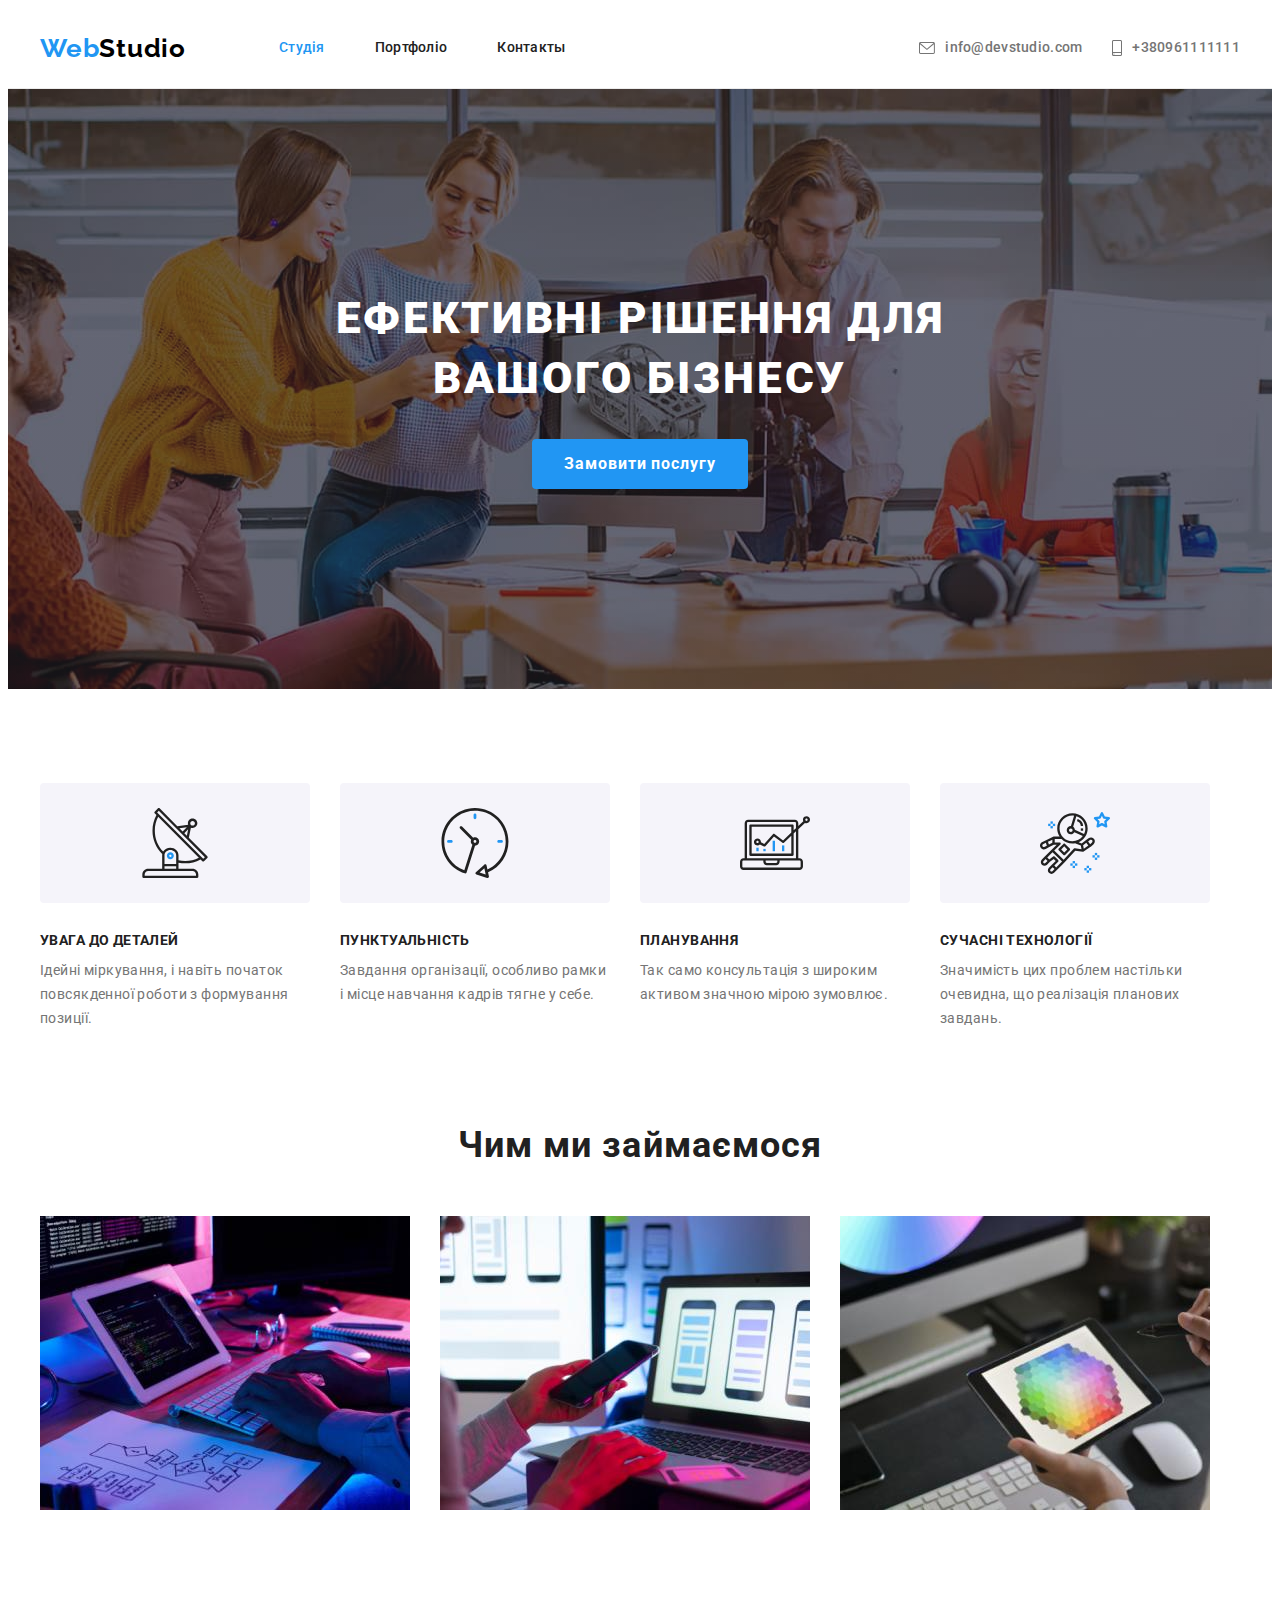
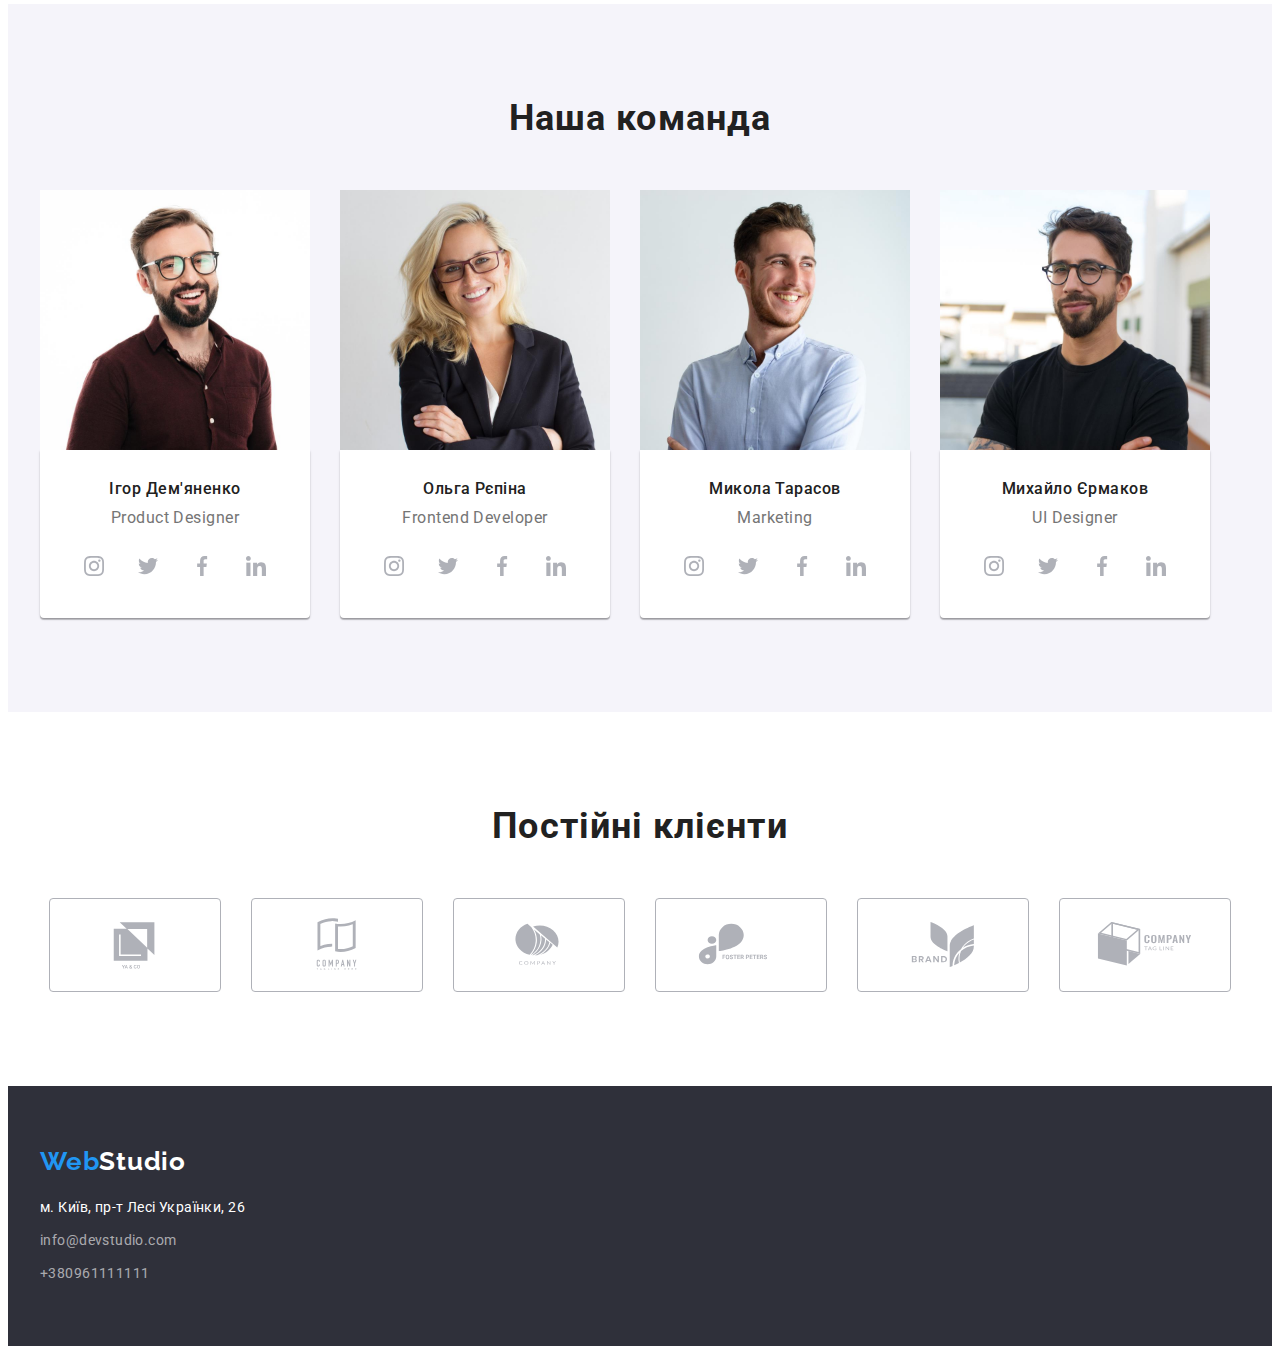
==== index.html @ 15fc9dff "зробив index" ====
<!DOCTYPE html>
<html lang="X-UA-Compatible">
  <head>
    <meta charset="UTF-8" />
    <meta http-equiv="X-UA-Compatible" content="IE=edge" />
    <meta name="viewport" content="width=device-width, initial-scale=1.0" />
    <title>WebStudio</title>
    <link rel="preconnect" href="https://fonts.googleapis.com" />
    <link rel="preconnect" href="https://fonts.gstatic.com" crossorigin />
    <link
      href="https://fonts.googleapis.com/css2?family=Raleway:wght@700&family=Roboto:wght@400;500;700;900&display=swap"
      rel="stylesheet"
    />
    <link
      rel="stylesheet"
      href="https://cdnjs.cloudflare.com/ajax/libs/modern-normalize/1.1.0/modern-normalize.min.css"
      integrity="sha512-wpPYUAdjBVSE4KJnH1VR1HeZfpl1ub8YT/NKx4PuQ5NmX2tKuGu6U/JRp5y+Y8XG2tV+wKQpNHVUX03MfMFn9Q=="
      crossorigin="anonymous"
      referrerpolicy="no-referrer"
    />
    <link rel="stylesheet" href="./css/style.css" />
  </head>
  <body>
    <!-- Новигация, контакты и тд -->

    <header class="header">
      <div class="header-container container">
        <nav class="header-nav">
          <a class="header-logo link" href="" lang="en"
            ><span lang="en">Web</span>Studio
          </a>

          <ul class="header-list list">
            <li class="header-item">
              <a class="header-link link current" href="./index.html">Студія</a>
            </li>
            <li class="header-item">
              <a class="header-link link" href="./portfolio.html">Портфоліо</a>
            </li>
            <li class="header-item">
              <a class="header-link link" href="">Контакты</a>
            </li>
          </ul>
        </nav>
        <ul class="header-contact list">
          <li class="header-contact-item">
            <a class="header-mail link" href="mailto:info@devstudio.com"
              >
              <svg class="mail-icon" width="16" height="12">
                <use href="./images/stydi/symbol-defs.svg#icon-envelope"></use>
              </svg>
              info@devstudio.com
            </a>
          </li>
          <li class="header-contact-item">
            <a class="header-tel link" href="tel:+380961111111"
              >
              <svg class="tel-icon" width="10" height="16">
                <use href="./images/stydi/symbol-defs.svg#icon-smartphone"></use>
              </svg>
              +380961111111</a
            >
          </li>
        </ul>
      </div>
    </header>

    <!-- Слоган -->

    <main class="">
      <section class="hero">
        <h1 class="hero-title">
          Ефективні рішення для<br />
          вашого бізнесу
        </h1>
        <button class="hero-btn" type="button">Замовити послугу</button>
      </section>

      <!-- Проф скил -->

      <section class="priorities section">
        <div class="priorities-container container">
          <ul class="priorities-list list">
            <li class="priorities-item">
              <div class="priorities-icon">
                <svg class="priorities-icons">
                  <use href="./images/stydi/symbol-defs.svg#icon-antenna-1"></use>
                </svg>
              </div>
              <h3 class="priorities-title">УВАГА ДО ДЕТАЛЕЙ</h3>
              <p class="priorities-text">
                Ідейні міркування, і навіть початок повсякденної роботи з
                формування позиції.
              </p>
            </li>
            <li class="priorities-item">
              <div class="priorities-icon">
                <svg class="priorities-icons">
                  <use href="./images/stydi/symbol-defs.svg#icon-clock-1"></use>
                </svg>
              </div>
              <h3 class="priorities-title">ПУНКТУАЛЬНІСТЬ</h3>
              <p class="priorities-text">
                Завдання організації, особливо рамки і місце навчання кадрів
                тягне у себе.
              </p>
            </li>
            <li class="priorities-item">
              <div class="priorities-icon">
                <svg class="priorities-icons">
                  <use href="./images/stydi/symbol-defs.svg#icon-diagram-1"></use>
                </svg>
              </div>
              <h3 class="priorities-title">ПЛАНУВАННЯ</h3>
              <p class="priorities-text">
                Так само консультація з широким активом значною мірою зумовлює.
              </p>
            </li>
            <li class="priorities-item">
              <div class="priorities-icon">
                <svg class="priorities-icons">
                  <use href="./images/stydi/symbol-defs.svg#icon-astronaut-1"></use>
                </svg>
              </div>
              <h3 class="priorities-title">СУЧАСНІ ТЕХНОЛОГІЇ</h3>
              <p class="priorities-text">
                Значимість цих проблем настільки очевидна, що реалізація
                планових завдань.
              </p>
            </li>
          </ul>
        </div>
      </section>

      <!-- Вид деятельности -->

      <section class="example section">
        <div class="example-container container">
          <h2 class="example-title">Чим ми займаємося</h2>
          <ul class="example-list list">
            <li class="example-item">
              <img
                class="example-img"
                src="./images/stydi/img1.jpg"
                alt="Програмист пишет код"
                width="370"
                height="294"
              />
            </li>
            <li class="example-item">
              <img
                class="example-img"
                src="./images/stydi/img2.jpg"
                alt="Дизайн меню для смартфона"
                width="370"
                height="294"
              />
            </li>
            <li class="example-item">
              <img
                class="example-img"
                src="./images/stydi/img3.jpg"
                alt="В руках планшет со стилусом"
                width="370"
                height="294"
              />
            </li>
          </ul>
        </div>
      </section>

      <!-- Сотрудники -->

      <section class="team section">
          <div class="team-container container">
            <h2 class="team-title">Наша команда</h2>
            <ul class="team-list list">
              <li class="team-item">
                <img
                  class="team-img"
                  src="./images/stydi/img4.jpg"
                  alt="Игорь Демьяненко"
                  width="270"
                  height="260"
                />

                <div class="team-employee">
                  <h3 class="team-subtitle">Ігор Дем'яненко</h3>
                  <p class="team-text" lang="en">Product Designer</p>
                  <ul class="team-social-list list">
                    <li class="team-social-item">
                      <a class="team-social-link link" href="">
                        <svg class="team-social-icon" width="20" height="20">
                          <use href="./images/stydi/symbol-defs.svg#icon-instagram-2"></use>
                        </svg>
                      </a>
                    </li>

                    <li class="team-social-item">
                      <a class="team-social-link link" href="">
                        <svg class="team-social-icon" width="20" height="20">
                          <use href="./images/stydi/symbol-defs.svg#icon-twitter-1"></use>
                        </svg>
                      </a>
                    </li>

                    <li class="team-social-item">
                      <a class="team-social-link link" href="">
                        <svg class="team-social-icon" width="20" height="20">
                          <use href="./images/stydi/symbol-defs.svg#icon-facebook-1"></use>
                        </svg>
                      </a>
                    </li>

                    <li class="team-social-item">
                      <a class="team-social-link link" href="">
                        <svg class="team-social-icon" width="20" height="20">
                          <use href="./images/stydi/symbol-defs.svg#icon-linkedin-1"></use>
                        </svg>
                      </a>
                    </li>
                  </ul>
                </div>
              </li>

              <li class="team-item">
                <img
                  class="team-img"
                  src="./images/stydi/img5.jpg"
                  alt="Ольга Репина"
                  width="270"
                  height="260"
                />
                <div class="team-employee">
                  <h3 class="team-subtitle">Ольга Рєпіна</h3>
                  <p class="team-text" lang="en">Frontend Developer</p>
                  <ul class="team-social-list list">
                    <li class="team-social-item">
                      <a class="team-social-link link" href="">
                        <svg class="team-social-icon" width="20" height="20">
                          <use href="./images/stydi/symbol-defs.svg#icon-instagram-2"></use>
                        </svg>
                      </a>
                    </li>

                    <li class="team-social-item">
                      <a class="team-social-link link" href="">
                        <svg class="team-social-icon" width="20" height="20">
                          <use href="./images/stydi/symbol-defs.svg#icon-twitter-1"></use>
                        </svg>
                      </a>
                    </li>

                    <li class="team-social-item">
                      <a class="team-social-link link" href="">
                        <svg class="team-social-icon" width="20" height="20">
                          <use href="./images/stydi/symbol-defs.svg#icon-facebook-1"></use>
                        </svg>
                      </a>
                    </li>

                    <li class="team-social-item">
                      <a class="team-social-link link" href="">
                        <svg class="team-social-icon" width="20" height="20">
                          <use href="./images/stydi/symbol-defs.svg#icon-linkedin-1"></use>
                        </svg>
                      </a>
                    </li>
                  </ul>
                </div>
              </li>
            

              <li class="team-item">
                <img
                  class="team-img"
                  src="./images/stydi/img6.jpg"
                  alt="Николай Тарасов"
                  width="270"
                  height="260"
                />
                <div class="team-employee">
                  <h3 class="team-subtitle">Микола Тарасов</h3>
                  <p class="team-text" lang="en">Marketing</p>
                  <ul class="team-social-list list">
                    <li class="team-social-item">
                      <a class="team-social-link link" href="">
                        <svg class="team-social-icon" width="20" height="20">
                          <use href="./images/stydi/symbol-defs.svg#icon-instagram-2"></use>
                        </svg>
                      </a>
                    </li>

                    <li class="team-social-item">
                      <a class="team-social-link link" href="">
                        <svg class="team-social-icon" width="20" height="20">
                          <use href="./images/stydi/symbol-defs.svg#icon-twitter-1"></use>
                        </svg>
                      </a>
                    </li>

                    <li class="team-social-item">
                      <a class="team-social-link link" href="">
                        <svg class="team-social-icon" width="20" height="20">
                          <use href="./images/stydi/symbol-defs.svg#icon-facebook-1"></use>
                        </svg>
                      </a>
                    </li>

                    <li class="team-social-item">
                      <a class="team-social-link link" href="">
                        <svg class="team-social-icon" width="20" height="20">
                          <use href="./images/stydi/symbol-defs.svg#icon-linkedin-1"></use>
                        </svg>
                      </a>
                    </li>
                  </ul>
                </div>
              </li>
              
              <li class="team-item">
                <img
                  class="team-img"
                  src="./images/stydi/img7.jpg"
                  alt="Михаил Ермаков"
                  width="270"
                  height="260"
                />
                <div class="team-employee">
                  <h3 class="team-subtitle">Михайло Єрмаков</h3>
                  <p class="team-text" lang="en">UI Designer</p>
                  <ul class="team-social-list list">
                    <li class="team-social-item">
                      <a class="team-social-link link" href="">
                        <svg class="team-social-icon" width="20" height="20">
                          <use href="./images/stydi/symbol-defs.svg#icon-instagram-2"></use>
                        </svg>
                      </a>
                    </li>

                    <li class="team-social-item">
                      <a class="team-social-link link" href="">
                        <svg class="team-social-icon" width="20" height="20">
                          <use href="./images/stydi/symbol-defs.svg#icon-twitter-1"></use>
                        </svg>
                      </a>
                    </li>

                    <li class="team-social-item">
                      <a class="team-social-link link" href="">
                        <svg class="team-social-icon" width="20" height="20">
                          <use href="./images/stydi/symbol-defs.svg#icon-facebook-1"></use>
                        </svg>
                      </a>
                    </li>

                    <li class="team-social-item">
                      <a class="team-social-link link" href="">
                        <svg class="team-social-icon" width="20" height="20">
                          <use href="./images/stydi/symbol-defs.svg#icon-linkedin-1"></use>
                        </svg>
                      </a>
                    </li>
                  </ul>
                </div>
              </li>
            </ul>
          </div>
      </section>

<!----------------------------CLIENTS----------------->

      <section class="clients section">
        <div class="clients-container container">
          <h2 class="clients-title">Постійні клієнти</h2>
          <ul class="clients-list list">
            <li class="clients-item">
              <a class="clients-link" href="">
                <svg class="clients-icon width=100 height=100">
                  <use href="./images/stydi/symbol-defs.svg#icon-Logo"></use>
                </svg>
              </a>
            </li>
            <li class="clients-item">
              <a class="clients-link" href="">
                <svg class="clients-icon width=100 height=100">
                  <use href="./images/stydi/symbol-defs.svg#icon-Logo-1"></use>
                </svg>
              </a>
            </li>
            <li class="clients-item">
              <a class="clients-link" href="">
                <svg class="clients-icon width=100 height=100">
                  <use href="./images/stydi/symbol-defs.svg#icon-Logo-2"></use>
                </svg>
              </a>
            </li>
            <li class="clients-item">
              <a class="clients-link" href="">
                <svg class="clients-icon width=100 height=100">
                  <use href="./images/stydi/symbol-defs.svg#icon-Logo-3"></use>
                </svg>
              </a>
            </li>
            <li class="clients-item">
              <a class="clients-link" href="">
                <svg class="clients-icon width=100 height=100">
                  <use href="./images/stydi/symbol-defs.svg#icon-Logo-4"></use>
                </svg>
              </a>
            </li>
            <li class="clients-item">
              <a class="clients-link" href="">
                <svg class="clients-icon width=100 height=100">
                  <use href="./images/stydi/symbol-defs.svg#icon-Logo-5"></use>
                </svg>
              </a>
            </li>
          </ul>
        </div>
      </section>
    </main>

    <!-- Подвал с контактами -->
    <footer class="footer">
      <div class="container">
      <a class="footer-logo link" href="" lang="en"
        ><span lang="en">Web</span>Studio</a
      >
      <address class="footer-contact">
        <ul class="footer-list list">
          <li class="footer-item">
            <a
              class="footer-address link"
              href="https://goo.gl/maps/cScgRgd44BL1W8yu9"
              target="_blank"
              rel="noopener noreferrer"
              >м. Київ, пр-т Лесі Українки, 26
            </a>
          </li>
          <li class="footer-item">
            <a class="footer-mail link" href="mailto:info@devstudio.com"
              >info@devstudio.com
            </a>
          </li>
          <li class="footer-item">
            <a class="footer-tel link" href="tel:+380961111111"
              >+380961111111</a
            >
          </li>
        </ul>
        </div>
      </address>
    </footer>
  </body>
</html>
---- css/style.css ----
body {
    background-color: #ffffff;
    color: #212121;
    font-family: "Roboto", sans-serif;
}

:root {
    --basic-text-color: #212121;
    --secondary-text-color: #757575;
    /*--basic-font-weigt: ;
    --secondary-font-weigt: font-weight :500;*/
}


h1,
h2,
h3,
h4,
h5,
h6,
p {
    margin: 0;
}

ul {
    margin: 0;
    padding: 0;
}

img {
    display: block;
    max-width: 100%;
}

.container {
    width: 1200px;
    padding-left: 15px;
    padding-right: 15px;
    margin-left: auto;
    margin-right: auto;
}

button {
    cursor: pointer;
}

.visually-hidden {
    position: absolute;
    white-space: nowrap;
    width: 1px;
    height: 1px;
    overflow: hidden;
    border: 0;
    padding: 0;
    clip: rect(0 0 0 0);
    clip-path: inset(50%);
    margin: -1px;
}

nav {
    display: flex;
}

.section {
    padding-top: 94px;
    padding-bottom: 94px;
}

.link {
    text-decoration: none;
}

.list {
    list-style: none;
}

/*----------------- HEADER -----------------*/

.header {
    background-color: #FFFFFF;
    border-bottom: 1px solid #ececec;
}

.header-container {
    display: flex;
}

.header-logo {
    display: flex;
    align-items: center;

    color: #000;
    font-family: Raleway;
    font-weight: 700;
    font-size: 26px;
    line-height: 1.19;
    letter-spacing: 0.03em;
}

.header-logo span {
    color: #2196F3;

}

.header-list {
    margin-left: 93px;
    display: flex;
    color: inherit;
    font-family: inherit;
    font-weight: 500;
    font-size: 14px;
    line-height: 1.14;
    letter-spacing: 0.02em;
}

.header-item+.header-item {
    margin-left: 50px;
}

.header-list :hover,
.header-list :focus {
    color: #2196F3;
}

.header-link {
    color: currentColor;
}

.header-link {
    display: block;
    padding-top: 32px;
    padding-bottom: 32px;
}

.current {
    color: #2196F3;
}

.mail-icon,
.tel-icon {
    display: inline-flex;
    margin-right: 10px;
    fill: currentColor;
}

.header-contact {
    display: flex;
    color: var(--secondary-text-color);
    font-family: inherit;
    font-weight: 500;
    font-size: 14px;
    line-height: 1.14;
    letter-spacing: 0.02em;

    margin-left: auto;
}

.header-contact :hover,
.header-contact :focus {
    color: #2196F3;
}

.header-contact-item {
    margin-left: 30px;
}

.header-mail,
.header-tel {
    display: inline-flex;
    padding-top: 32px;
    padding-bottom: 32px;
    align-items: center;
    color: inherit;
}


/*------------------  HERO  ----------------*/

.hero {
    background-color: #C4C4C4;
    background-image: linear-gradient(
        rgba(47, 48, 58, 0.4),
        rgba(47, 48, 58, 0.4)
        ),
      url(../images/stydi/heroimg.jpg);
    background-repeat: no-repeat;
    background-position: center;
    background-size: cover;
    padding: 200px 0px;
    text-align: center;
    width: max-content 1600px;
    text-align: center;
}

.hero-title {

    font-family: 'Roboto', sans-serif;
    font-weight: 900;
    font-size: 44px;
    line-height: 1.36;
    text-align: center;
    letter-spacing: 0.06em;
    text-transform: uppercase;

    color: #fff;

}

.hero-btn {
    display: inline-block;
    font-family: inherit;
    font-weight: 700;
    font-size: 16px;
    line-height: 1.88;

    text-align: center;
    letter-spacing: 0.06em;

    background-color: #2196F3;
    color: #fff;
    border-radius: 4px;
    border: none;

    padding: 10px 32px;
    min-width: 216px;
    margin-top: 30px;
}

.hero-btn:hover,
.hero-btn:focus {
    background-color: #188CE8;
}

/*-----------------  Priorities  -------------------*/

.priorities-icon {
    display: flex;
    width: 270px;
    height: 120px;
    justify-content: center;
    align-items: center;
    background: #F5F4FA;
    border-radius: 4px;
}

.priorities-icons {
    width: 70px;
    height: 70px;
}

.priorities-list {
    display: flex;
}

.priorities-item+.priorities-item {
    margin-left: 30px;
}

.priorities-item {
    width: 270px;
}

.priorities-title {
margin-top: 30px;

    font-family: inherit;
    font-weight: 700;
    font-size: 14px;
    line-height: 1.14;
    letter-spacing: 0.03em;

    color: var(--basic-text-color);
}

.priorities-text {
    margin-top: 10px;

    font-family: inherit;
    font-size: 14px;
    line-height: 1.71;
    letter-spacing: 0.03em;

    color: var(--secondary-text-color);
}

/*---------------------  EXAMPLE  -------------------*/

.example {
    padding-top: 0px;
}

.example-title {
    font-family: inherit;
    font-weight: 700;
    font-size: 36px;
    line-height: 1.16;
    text-align: center;
    letter-spacing: 0.03em;

    color: var(--basic-text-color);
}

.example-list {
    display: flex;
    margin-top: 50px;
}

.example-item+.example-item {
    margin-left: 30px;
}


/*--------------------  TEAM  -------------------------*/
.team {
    background-color: #F5F4FA;
}

.team-list {
    display: flex;
    margin-top: 50px;
    flex-wrap: wrap;
    gap: 30px;
}    
    /*margin: 0px;
    padding: 0px;
    margin-left: -30px;
    margin-top: -30px;
}

.team-item {
    flex-basis: calc(100% / 4 - 30px);
    margin-left: 30px;
    margin-top: 30px;
}*/

.team-title {
    font-family: inherit;
    font-weight: 700;
    font-size: 36px;
    line-height: 1.16;
    text-align: center;
    letter-spacing: 0.03em;

    color: var(--basic-text-color);

    margin-bottom: 50px;
}

.team-employee {
    background-color: #FFFFFF;
    padding: 30px 0px 30px 0px;
    box-shadow: 0px 1px 3px rgba(0, 0, 0, 0.12),
        0px 1px 1px rgba(0, 0, 0, 0.14),
        0px 2px 1px rgba(0, 0, 0, 0.2);
    border-radius: 0px 0px 4px 4px;
}

.team-subtitle {
    margin-top: 0px;

    font-family: inherit;
    font-weight: 500;
    font-size: 16px;
    line-height: 1.18;

    text-align: center;
    letter-spacing: 0.03em;

    color: var(--basic-text-color);
}

.team-text {
    margin-top: 10px;

    font-family: 'Roboto';
    font-size: 16px;
    line-height: 1.18;

    text-align: center;
    letter-spacing: 0.03em;

    color: var(--secondary-text-color);
}

.team-social-list {
    display: flex;
    justify-content: center;
    gap: 10px;
    margin-top: 16px;
}

.team-social-item {
    width: 44px;
    height: 44px;
   
}

.team-social-link {
    width: 100%;
    height: 100%;
    background-color: #ffffff;
    border-radius: 50%;
    display: flex;
    align-items: center;
    justify-content: center;
    color: #afb1b8;
    }

.team-social-link:hover,
.team-social-link:focus {
    color: #fff;
    background-color: #2196F3;
}    

.team-social-icon {
    fill: currentColor;
}




/*----------------CLIETS----------------*/

.clients-title {
    margin-bottom: 50px;
    
    font-family: inherit;
    font-weight: 700;
    font-size: 36px;
    line-height: 1.16;
    text-align: center;
    letter-spacing: 0.03em;

    color: #212121;
}

.clients-list {
    display: flex;
    justify-content: center;
    align-items: center;
    gap: 30px;
}

.clients-link {
    width: 170px;
    height: 92px;
    /*padding: 16px 32px;*/
    border: 1px solid #afb1b8;
    border-radius: 4px;
    display: inline-flex;
    outline: none;
    fill: #afb1b8;
    /*filter: drop-shadow(2px 4px 6px black);*/
    justify-content: center;
    align-items: center;
    /*border-radius: 1px solid #0f0f0f;*/
}

.clients-link:hover,
.clients-link:focus {
    fill: #2196F3;
    border: 1px solid #2196F3;
}

.clients-icon {
    width: 106px;
    height: 60px;
    display: inline-flex;
}


/*---------------------  FOOTER  -----------------*/

.footer {
    background: #2F303A;
    padding: 60px 0px 60px 0px;
}

.footer-logo {
    color: #fff;
    font-family: Raleway;
    font-weight: 700;
    font-size: 26px;
    line-height: 1.19;
    letter-spacing: 0.03em;
}

.footer-logo span {
    color: #2196F3;
}

.footer-address {
    font-family: 'Roboto';
    font-style: normal;
    font-size: 14px;
    line-height: 1.71;
    letter-spacing: 0.03em;

    color: #FFFFFF;
}

.footer-list {
    margin-top: 20px;
}

.footer-item+.footer-item {
    margin-top: 9px;
}

.footer-mail,
.footer-tel {
    font-family: 'Roboto';
    font-style: normal;
    font-size: 14px;
    line-height: 1.71;
    letter-spacing: 0.03em;

    color: rgba(255, 255, 255, 0.6);
}

.footer-list :hover,
.footer-list :focus {
    color: #2196F3;
}


/*--------------PORTFOLIO----------------*/

.button-list {
    display: flex;
    justify-content: center;
    margin-bottom: 50px;
}

.button-item+.button-item {
    margin-left: 8px;
} 

.nav-button {
    font-family: inherit;
    font-weight: 500;
    font-size: 16px;
    line-height: 1.62;

    text-align: center;
    letter-spacing: 0.03em;

    color: var(--basic-text-color);
    background: #F5F4FA;
    border-radius: 4px;
    border: none;
    padding: 6px 22px;

}

.nav-button:hover,
.nav-button:focus {
    background-color: #2196F3;
    color: #fff;
}

.project-list {
    display: flex;
    flex-wrap: wrap;
    gap: 30px;

}

.project-item {
    max-width: 370px;
    height: auto;
    box-shadow: 
        0px 1px 1px rgba(0, 0, 0, 0.12), 
        0px 4px 4px rgba(0, 0, 0, 0.06), 
        1px 4px 6px rgba(0, 0, 0, 0.16);   
}

.item-project {
    flex-direction: column;
    align-items: normal;
    border-bottom: 1px solid #eeeeee;
    border-left: 1px solid #eeeeee;
    border-right: 1px solid #eeeeee;
    padding: 20px 24px;
}


.project-title {
    font-family: inherit;
    font-weight: 700;
    font-size: 18px;
    line-height: 2.00;
    letter-spacing: 0.06em;

    color: var(--basic-text-color);

    margin-bottom: 4px;
}

.project-text {
    font-family: inherit;
    font-size: 16px;
    line-height: 1.88;
    letter-spacing: 0.03em;

    color: var(--secondary-text-color);
}
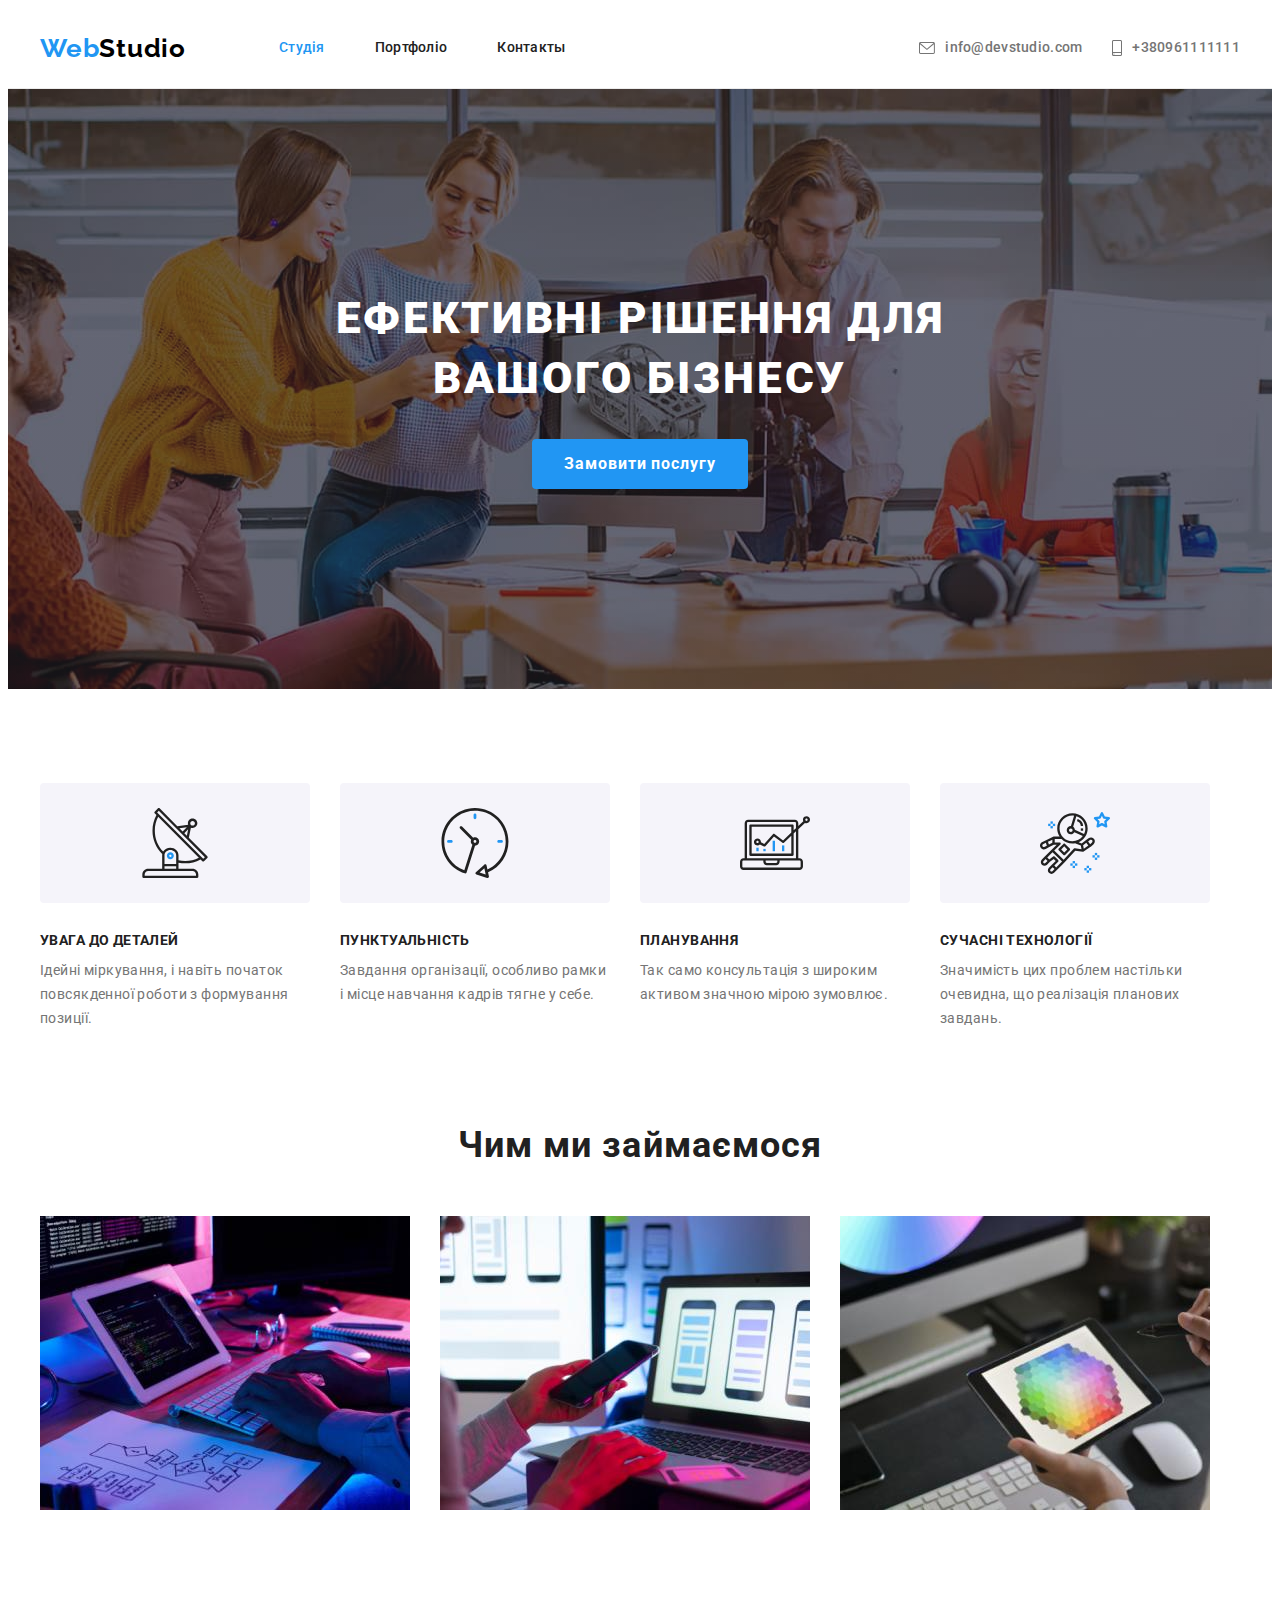
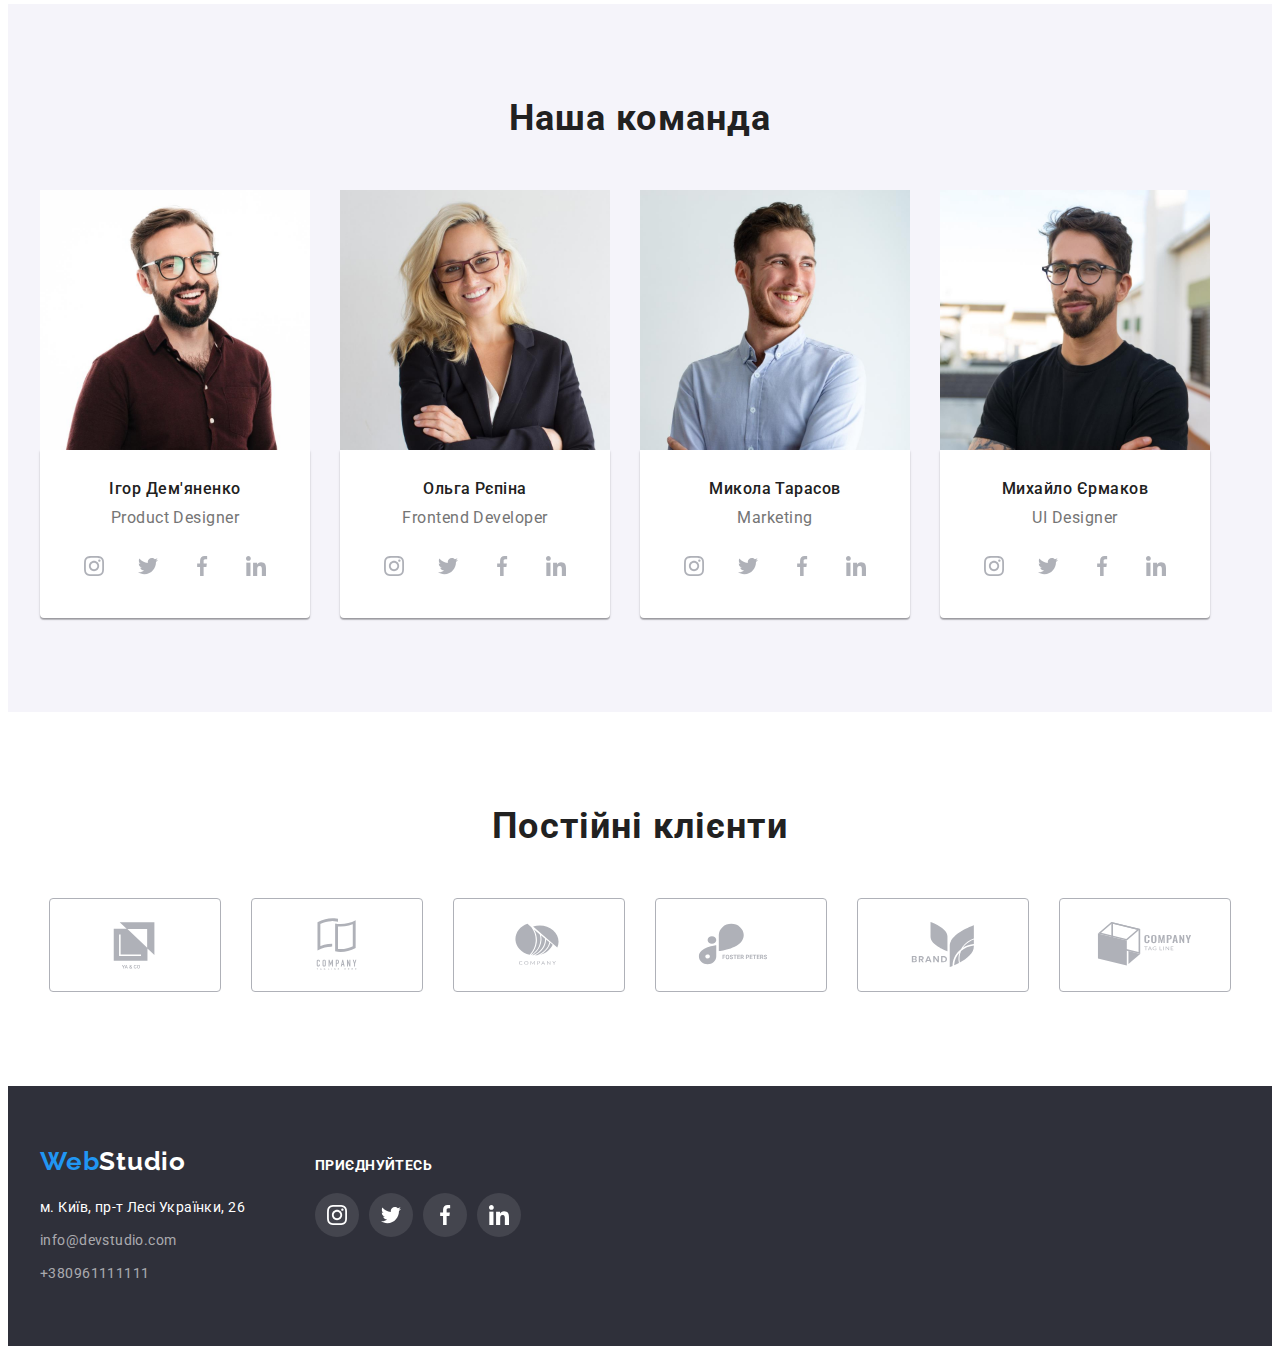
==== commit c20f169b: "сдача дз4" ====
--- a/index.html
+++ b/index.html
@@ -44,8 +44,7 @@
         </nav>
         <ul class="header-contact list">
           <li class="header-contact-item">
-            <a class="header-mail link" href="mailto:info@devstudio.com"
-              >
+            <a class="header-mail link" href="mailto:info@devstudio.com">
               <svg class="mail-icon" width="16" height="12">
                 <use href="./images/stydi/symbol-defs.svg#icon-envelope"></use>
               </svg>
@@ -53,13 +52,14 @@
             </a>
           </li>
           <li class="header-contact-item">
-            <a class="header-tel link" href="tel:+380961111111"
-              >
+            <a class="header-tel link" href="tel:+380961111111">
               <svg class="tel-icon" width="10" height="16">
-                <use href="./images/stydi/symbol-defs.svg#icon-smartphone"></use>
+                <use
+                  href="./images/stydi/symbol-defs.svg#icon-smartphone"
+                ></use>
               </svg>
-              +380961111111</a
-            >
+              +380961111111
+            </a>
           </li>
         </ul>
       </div>
@@ -84,7 +84,9 @@
             <li class="priorities-item">
               <div class="priorities-icon">
                 <svg class="priorities-icons">
-                  <use href="./images/stydi/symbol-defs.svg#icon-antenna-1"></use>
+                  <use
+                    href="./images/stydi/symbol-defs.svg#icon-antenna-1"
+                  ></use>
                 </svg>
               </div>
               <h3 class="priorities-title">УВАГА ДО ДЕТАЛЕЙ</h3>
@@ -108,7 +110,9 @@
             <li class="priorities-item">
               <div class="priorities-icon">
                 <svg class="priorities-icons">
-                  <use href="./images/stydi/symbol-defs.svg#icon-diagram-1"></use>
+                  <use
+                    href="./images/stydi/symbol-defs.svg#icon-diagram-1"
+                  ></use>
                 </svg>
               </div>
               <h3 class="priorities-title">ПЛАНУВАННЯ</h3>
@@ -119,7 +123,9 @@
             <li class="priorities-item">
               <div class="priorities-icon">
                 <svg class="priorities-icons">
-                  <use href="./images/stydi/symbol-defs.svg#icon-astronaut-1"></use>
+                  <use
+                    href="./images/stydi/symbol-defs.svg#icon-astronaut-1"
+                  ></use>
                 </svg>
               </div>
               <h3 class="priorities-title">СУЧАСНІ ТЕХНОЛОГІЇ</h3>
@@ -172,203 +178,234 @@
       <!-- Сотрудники -->
 
       <section class="team section">
-          <div class="team-container container">
-            <h2 class="team-title">Наша команда</h2>
-            <ul class="team-list list">
-              <li class="team-item">
-                <img
-                  class="team-img"
-                  src="./images/stydi/img4.jpg"
-                  alt="Игорь Демьяненко"
-                  width="270"
-                  height="260"
-                />
-
-                <div class="team-employee">
-                  <h3 class="team-subtitle">Ігор Дем'яненко</h3>
-                  <p class="team-text" lang="en">Product Designer</p>
-                  <ul class="team-social-list list">
-                    <li class="team-social-item">
-                      <a class="team-social-link link" href="">
-                        <svg class="team-social-icon" width="20" height="20">
-                          <use href="./images/stydi/symbol-defs.svg#icon-instagram-2"></use>
-                        </svg>
-                      </a>
-                    </li>
-
-                    <li class="team-social-item">
-                      <a class="team-social-link link" href="">
-                        <svg class="team-social-icon" width="20" height="20">
-                          <use href="./images/stydi/symbol-defs.svg#icon-twitter-1"></use>
-                        </svg>
-                      </a>
-                    </li>
-
-                    <li class="team-social-item">
-                      <a class="team-social-link link" href="">
-                        <svg class="team-social-icon" width="20" height="20">
-                          <use href="./images/stydi/symbol-defs.svg#icon-facebook-1"></use>
-                        </svg>
-                      </a>
-                    </li>
-
-                    <li class="team-social-item">
-                      <a class="team-social-link link" href="">
-                        <svg class="team-social-icon" width="20" height="20">
-                          <use href="./images/stydi/symbol-defs.svg#icon-linkedin-1"></use>
-                        </svg>
-                      </a>
-                    </li>
-                  </ul>
-                </div>
-              </li>
-
-              <li class="team-item">
-                <img
-                  class="team-img"
-                  src="./images/stydi/img5.jpg"
-                  alt="Ольга Репина"
-                  width="270"
-                  height="260"
-                />
-                <div class="team-employee">
-                  <h3 class="team-subtitle">Ольга Рєпіна</h3>
-                  <p class="team-text" lang="en">Frontend Developer</p>
-                  <ul class="team-social-list list">
-                    <li class="team-social-item">
-                      <a class="team-social-link link" href="">
-                        <svg class="team-social-icon" width="20" height="20">
-                          <use href="./images/stydi/symbol-defs.svg#icon-instagram-2"></use>
-                        </svg>
-                      </a>
-                    </li>
-
-                    <li class="team-social-item">
-                      <a class="team-social-link link" href="">
-                        <svg class="team-social-icon" width="20" height="20">
-                          <use href="./images/stydi/symbol-defs.svg#icon-twitter-1"></use>
-                        </svg>
-                      </a>
-                    </li>
-
-                    <li class="team-social-item">
-                      <a class="team-social-link link" href="">
-                        <svg class="team-social-icon" width="20" height="20">
-                          <use href="./images/stydi/symbol-defs.svg#icon-facebook-1"></use>
-                        </svg>
-                      </a>
-                    </li>
-
-                    <li class="team-social-item">
-                      <a class="team-social-link link" href="">
-                        <svg class="team-social-icon" width="20" height="20">
-                          <use href="./images/stydi/symbol-defs.svg#icon-linkedin-1"></use>
-                        </svg>
-                      </a>
-                    </li>
-                  </ul>
-                </div>
-              </li>
-            
-
-              <li class="team-item">
-                <img
-                  class="team-img"
-                  src="./images/stydi/img6.jpg"
-                  alt="Николай Тарасов"
-                  width="270"
-                  height="260"
-                />
-                <div class="team-employee">
-                  <h3 class="team-subtitle">Микола Тарасов</h3>
-                  <p class="team-text" lang="en">Marketing</p>
-                  <ul class="team-social-list list">
-                    <li class="team-social-item">
-                      <a class="team-social-link link" href="">
-                        <svg class="team-social-icon" width="20" height="20">
-                          <use href="./images/stydi/symbol-defs.svg#icon-instagram-2"></use>
-                        </svg>
-                      </a>
-                    </li>
-
-                    <li class="team-social-item">
-                      <a class="team-social-link link" href="">
-                        <svg class="team-social-icon" width="20" height="20">
-                          <use href="./images/stydi/symbol-defs.svg#icon-twitter-1"></use>
-                        </svg>
-                      </a>
-                    </li>
-
-                    <li class="team-social-item">
-                      <a class="team-social-link link" href="">
-                        <svg class="team-social-icon" width="20" height="20">
-                          <use href="./images/stydi/symbol-defs.svg#icon-facebook-1"></use>
-                        </svg>
-                      </a>
-                    </li>
-
-                    <li class="team-social-item">
-                      <a class="team-social-link link" href="">
-                        <svg class="team-social-icon" width="20" height="20">
-                          <use href="./images/stydi/symbol-defs.svg#icon-linkedin-1"></use>
-                        </svg>
-                      </a>
-                    </li>
-                  </ul>
-                </div>
-              </li>
-              
-              <li class="team-item">
-                <img
-                  class="team-img"
-                  src="./images/stydi/img7.jpg"
-                  alt="Михаил Ермаков"
-                  width="270"
-                  height="260"
-                />
-                <div class="team-employee">
-                  <h3 class="team-subtitle">Михайло Єрмаков</h3>
-                  <p class="team-text" lang="en">UI Designer</p>
-                  <ul class="team-social-list list">
-                    <li class="team-social-item">
-                      <a class="team-social-link link" href="">
-                        <svg class="team-social-icon" width="20" height="20">
-                          <use href="./images/stydi/symbol-defs.svg#icon-instagram-2"></use>
-                        </svg>
-                      </a>
-                    </li>
-
-                    <li class="team-social-item">
-                      <a class="team-social-link link" href="">
-                        <svg class="team-social-icon" width="20" height="20">
-                          <use href="./images/stydi/symbol-defs.svg#icon-twitter-1"></use>
-                        </svg>
-                      </a>
-                    </li>
-
-                    <li class="team-social-item">
-                      <a class="team-social-link link" href="">
-                        <svg class="team-social-icon" width="20" height="20">
-                          <use href="./images/stydi/symbol-defs.svg#icon-facebook-1"></use>
-                        </svg>
-                      </a>
-                    </li>
-
-                    <li class="team-social-item">
-                      <a class="team-social-link link" href="">
-                        <svg class="team-social-icon" width="20" height="20">
-                          <use href="./images/stydi/symbol-defs.svg#icon-linkedin-1"></use>
-                        </svg>
-                      </a>
-                    </li>
-                  </ul>
-                </div>
-              </li>
-            </ul>
-          </div>
+        <div class="team-container container">
+          <h2 class="team-title">Наша команда</h2>
+          <ul class="team-list list">
+            <li class="team-item">
+              <img
+                class="team-img"
+                src="./images/stydi/img4.jpg"
+                alt="Игорь Демьяненко"
+                width="270"
+                height="260"
+              />
+
+              <div class="team-employee">
+                <h3 class="team-subtitle">Ігор Дем'яненко</h3>
+                <p class="team-text" lang="en">Product Designer</p>
+                <ul class="team-social-list list">
+                  <li class="team-social-item">
+                    <a class="team-social-link link" href="">
+                      <svg class="team-social-icon" width="20" height="20">
+                        <use
+                          href="./images/stydi/symbol-defs.svg#icon-instagram-2"
+                        ></use>
+                      </svg>
+                    </a>
+                  </li>
+
+                  <li class="team-social-item">
+                    <a class="team-social-link link" href="">
+                      <svg class="team-social-icon" width="20" height="20">
+                        <use
+                          href="./images/stydi/symbol-defs.svg#icon-twitter-1"
+                        ></use>
+                      </svg>
+                    </a>
+                  </li>
+
+                  <li class="team-social-item">
+                    <a class="team-social-link link" href="">
+                      <svg class="team-social-icon" width="20" height="20">
+                        <use
+                          href="./images/stydi/symbol-defs.svg#icon-facebook-1"
+                        ></use>
+                      </svg>
+                    </a>
+                  </li>
+
+                  <li class="team-social-item">
+                    <a class="team-social-link link" href="">
+                      <svg class="team-social-icon" width="20" height="20">
+                        <use
+                          href="./images/stydi/symbol-defs.svg#icon-linkedin-1"
+                        ></use>
+                      </svg>
+                    </a>
+                  </li>
+                </ul>
+              </div>
+            </li>
+
+            <li class="team-item">
+              <img
+                class="team-img"
+                src="./images/stydi/img5.jpg"
+                alt="Ольга Репина"
+                width="270"
+                height="260"
+              />
+              <div class="team-employee">
+                <h3 class="team-subtitle">Ольга Рєпіна</h3>
+                <p class="team-text" lang="en">Frontend Developer</p>
+                <ul class="team-social-list list">
+                  <li class="team-social-item">
+                    <a class="team-social-link link" href="">
+                      <svg class="team-social-icon" width="20" height="20">
+                        <use
+                          href="./images/stydi/symbol-defs.svg#icon-instagram-2"
+                        ></use>
+                      </svg>
+                    </a>
+                  </li>
+
+                  <li class="team-social-item">
+                    <a class="team-social-link link" href="">
+                      <svg class="team-social-icon" width="20" height="20">
+                        <use
+                          href="./images/stydi/symbol-defs.svg#icon-twitter-1"
+                        ></use>
+                      </svg>
+                    </a>
+                  </li>
+
+                  <li class="team-social-item">
+                    <a class="team-social-link link" href="">
+                      <svg class="team-social-icon" width="20" height="20">
+                        <use
+                          href="./images/stydi/symbol-defs.svg#icon-facebook-1"
+                        ></use>
+                      </svg>
+                    </a>
+                  </li>
+
+                  <li class="team-social-item">
+                    <a class="team-social-link link" href="">
+                      <svg class="team-social-icon" width="20" height="20">
+                        <use
+                          href="./images/stydi/symbol-defs.svg#icon-linkedin-1"
+                        ></use>
+                      </svg>
+                    </a>
+                  </li>
+                </ul>
+              </div>
+            </li>
+
+            <li class="team-item">
+              <img
+                class="team-img"
+                src="./images/stydi/img6.jpg"
+                alt="Николай Тарасов"
+                width="270"
+                height="260"
+              />
+              <div class="team-employee">
+                <h3 class="team-subtitle">Микола Тарасов</h3>
+                <p class="team-text" lang="en">Marketing</p>
+                <ul class="team-social-list list">
+                  <li class="team-social-item">
+                    <a class="team-social-link link" href="">
+                      <svg class="team-social-icon" width="20" height="20">
+                        <use
+                          href="./images/stydi/symbol-defs.svg#icon-instagram-2"
+                        ></use>
+                      </svg>
+                    </a>
+                  </li>
+
+                  <li class="team-social-item">
+                    <a class="team-social-link link" href="">
+                      <svg class="team-social-icon" width="20" height="20">
+                        <use
+                          href="./images/stydi/symbol-defs.svg#icon-twitter-1"
+                        ></use>
+                      </svg>
+                    </a>
+                  </li>
+
+                  <li class="team-social-item">
+                    <a class="team-social-link link" href="">
+                      <svg class="team-social-icon" width="20" height="20">
+                        <use
+                          href="./images/stydi/symbol-defs.svg#icon-facebook-1"
+                        ></use>
+                      </svg>
+                    </a>
+                  </li>
+
+                  <li class="team-social-item">
+                    <a class="team-social-link link" href="">
+                      <svg class="team-social-icon" width="20" height="20">
+                        <use
+                          href="./images/stydi/symbol-defs.svg#icon-linkedin-1"
+                        ></use>
+                      </svg>
+                    </a>
+                  </li>
+                </ul>
+              </div>
+            </li>
+
+            <li class="team-item">
+              <img
+                class="team-img"
+                src="./images/stydi/img7.jpg"
+                alt="Михаил Ермаков"
+                width="270"
+                height="260"
+              />
+              <div class="team-employee">
+                <h3 class="team-subtitle">Михайло Єрмаков</h3>
+                <p class="team-text" lang="en">UI Designer</p>
+                <ul class="team-social-list list">
+                  <li class="team-social-item">
+                    <a class="team-social-link link" href="">
+                      <svg class="team-social-icon" width="20" height="20">
+                        <use
+                          href="./images/stydi/symbol-defs.svg#icon-instagram-2"
+                        ></use>
+                      </svg>
+                    </a>
+                  </li>
+
+                  <li class="team-social-item">
+                    <a class="team-social-link link" href="">
+                      <svg class="team-social-icon" width="20" height="20">
+                        <use
+                          href="./images/stydi/symbol-defs.svg#icon-twitter-1"
+                        ></use>
+                      </svg>
+                    </a>
+                  </li>
+
+                  <li class="team-social-item">
+                    <a class="team-social-link link" href="">
+                      <svg class="team-social-icon" width="20" height="20">
+                        <use
+                          href="./images/stydi/symbol-defs.svg#icon-facebook-1"
+                        ></use>
+                      </svg>
+                    </a>
+                  </li>
+
+                  <li class="team-social-item">
+                    <a class="team-social-link link" href="">
+                      <svg class="team-social-icon" width="20" height="20">
+                        <use
+                          href="./images/stydi/symbol-defs.svg#icon-linkedin-1"
+                        ></use>
+                      </svg>
+                    </a>
+                  </li>
+                </ul>
+              </div>
+            </li>
+          </ul>
+        </div>
       </section>
 
-<!----------------------------CLIENTS----------------->
+      <!----------------------------CLIENTS----------------->
 
       <section class="clients section">
         <div class="clients-container container">
@@ -423,34 +460,77 @@
 
     <!-- Подвал с контактами -->
     <footer class="footer">
-      <div class="container">
-      <a class="footer-logo link" href="" lang="en"
-        ><span lang="en">Web</span>Studio</a
-      >
-      <address class="footer-contact">
-        <ul class="footer-list list">
-          <li class="footer-item">
-            <a
-              class="footer-address link"
-              href="https://goo.gl/maps/cScgRgd44BL1W8yu9"
-              target="_blank"
-              rel="noopener noreferrer"
-              >м. Київ, пр-т Лесі Українки, 26
-            </a>
-          </li>
-          <li class="footer-item">
-            <a class="footer-mail link" href="mailto:info@devstudio.com"
-              >info@devstudio.com
-            </a>
-          </li>
-          <li class="footer-item">
-            <a class="footer-tel link" href="tel:+380961111111"
-              >+380961111111</a
-            >
-          </li>
-        </ul>
+      <div class="footer-container container">
+        <div class="footer-blok">
+          <a class="footer-logo link" href="" lang="en"
+            ><span lang="en">Web</span>Studio</a
+          >
+          <address class="footer-contact">
+            <ul class="footer-list list">
+              <li class="footer-item">
+                <a
+                  class="footer-address link"
+                  href="https://goo.gl/maps/cScgRgd44BL1W8yu9"
+                  target="_blank"
+                  rel="noopener noreferrer"
+                  >м. Київ, пр-т Лесі Українки, 26
+                </a>
+              </li>
+              <li class="footer-item">
+                <a class="footer-mail link" href="mailto:info@devstudio.com"
+                  >info@devstudio.com
+                </a>
+              </li>
+              <li class="footer-item">
+                <a class="footer-tel link" href="tel:+380961111111"
+                  >+380961111111</a
+                >
+              </li>
+            </ul>
+          </address>
         </div>
-      </address>
+        <div class="footer-social">
+          <h3 class="footer-social-title">приєднуйтесь</h3>
+          <ul class="footer-social-list list">
+            <li class="footer-social-item">
+              <a class="footer-social-link link" href="">
+                <svg class="footer-social-icon" width="20" height="20">
+                  <use
+                    href="./images/stydi/symbol-defs.svg#icon-instagram-2"
+                  ></use>
+                </svg>
+              </a>
+            </li>
+            <li class="footer-social-item">
+              <a class="footer-social-link link" href="">
+                <svg class="footer-social-icon" width="20" height="20">
+                  <use
+                    href="./images/stydi/symbol-defs.svg#icon-twitter-1"
+                  ></use>
+                </svg>
+              </a>
+            </li>
+            <li class="footer-social-item">
+              <a class="footer-social-link link" href="">
+                <svg class="footer-social-icon" width="20" height="20">
+                  <use
+                    href="./images/stydi/symbol-defs.svg#icon-facebook-1"
+                  ></use>
+                </svg>
+              </a>
+            </li>
+            <li class="footer-social-item">
+              <a class="footer-social-link link" href="">
+                <svg class="footer-social-icon" width="20" height="20">
+                  <use
+                    href="./images/stydi/symbol-defs.svg#icon-linkedin-1"
+                  ></use>
+                </svg>
+              </a>
+            </li>
+          </ul>
+        </div>
+      </div>
     </footer>
   </body>
 </html>
--- a/css/style.css
+++ b/css/style.css
@@ -476,6 +476,11 @@
     padding: 60px 0px 60px 0px;
 }
 
+.footer-container {
+    display: flex;
+    align-items: baseline;
+}
+
 .footer-logo {
     color: #fff;
     font-family: Raleway;
@@ -501,6 +506,7 @@
 
 .footer-list {
     margin-top: 20px;
+    justify-content: baseline;
 }
 
 .footer-item+.footer-item {
@@ -523,6 +529,49 @@
     color: #2196F3;
 }
 
+.footer-social {
+    margin-left: 70px;
+}
+
+.footer-social-title {
+    font-family: inherit;
+    font-weight: 700;
+    font-size: 14px;
+    line-height: 1.14;
+    letter-spacing: 0.03em;
+    text-transform: uppercase;
+    
+    color: #fff;
+}
+
+.footer-social-list {
+    display: flex;
+    gap: 10px;
+    justify-content: center;
+}
+
+.footer-social-item {
+    width: 44px;
+    height: 44px;
+    margin-top: 20px;
+
+}
+
+.footer-social-link {
+    width: 100%;
+    height: 100%;
+    background-color: rgba(255, 255, 255, 0.1);
+    border-radius: 50%;
+    display: flex;
+    align-items: center;
+    justify-content: center;
+    fill: #fff;
+}
+
+.footer-social-link:hover,
+.footer-social-link:focus {
+    background-color: #2196F3;
+}
 
 /*--------------PORTFOLIO----------------*/
 
